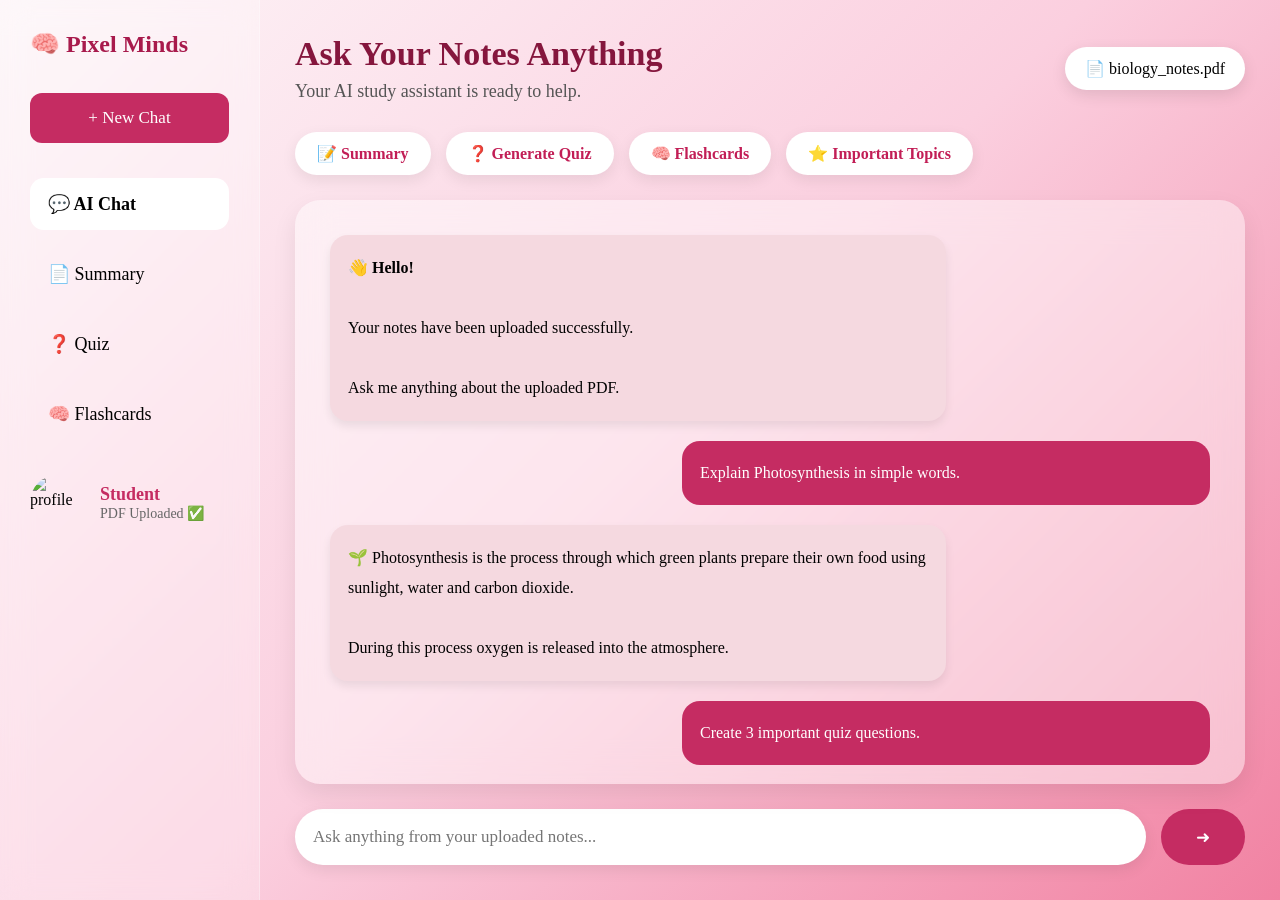
==== frontend/chat.html @ 2cf25964 "Added frontend for Pixel Minds" ====
<!DOCTYPE html>
<html lang="en">

<head>

<meta charset="UTF-8">
<meta name="viewport" content="width=device-width, initial-scale=1.0">

<title>Pixel Minds AI Chat</title>

<link rel="stylesheet" href="chat.css">

</head>

<body>

<div class="container">

    <!-- Sidebar -->

    <div class="sidebar">

        <h2 style="color: #a81a4c;">🧠 Pixel Minds</h2>

        <button class="new-chat">+ New Chat</button>

        <div class="menu">

            <a href="chat.html" class="item active" style="color: black; text-decoration: none;">
                💬 AI Chat
            </a>

            <a href="summary.html" class="item" style="color: black; text-decoration: none;">
                📄 Summary
            </a>

            <a href="quiz.html" class="item" style="color: black; text-decoration: none;">
                ❓ Quiz
            </a>

            <a href="flashcards.html" class="item" style="color: black; text-decoration: none;">
                🧠 Flashcards
            </a>

        </div>

        <div class="profile">

            <img src="https://ui-avatars.com/api/?name=User&background=E83E8C&color=fff" alt="profile">

            <div>

                <h4>Student</h4>

                <p>PDF Uploaded ✅</p>

            </div>

        </div>

    </div>
    <!-- Main Section -->

    <div class="main">

        <div class="topbar">

            <div>

                <h1>Ask Your Notes Anything</h1>

                <p class="subtitle">
                    Your AI study assistant is ready to help.
                </p>

            </div>

            <div class="pdf">

                📄 biology_notes.pdf

            </div>

        </div>



        <div class="quick-actions">

    <a href="summary.html" class="action-btn">📝 Summary</a>

    <a href="quiz.html" class="action-btn">❓ Generate Quiz</a>

    <a href="flashcards.html" class="action-btn">🧠 Flashcards</a>

    <a href="#" class="action-btn">⭐ Important Topics</a>

</div>



        <!-- Chat Area -->

        <div class="chat-box">

            <div class="ai-msg">

                👋 <strong>Hello!</strong><br><br>

                Your notes have been uploaded successfully.

                <br><br>

                Ask me anything about the uploaded PDF.

            </div>



            <div class="user-msg">

                Explain Photosynthesis in simple words.

            </div>



            <div class="ai-msg">

                🌱 Photosynthesis is the process through which green plants prepare their own food using sunlight, water and carbon dioxide.

                <br><br>

                During this process oxygen is released into the atmosphere.

            </div>



            <div class="user-msg">

                Create 3 important quiz questions.

            </div>



            <div class="ai-msg">

                <strong>Quiz</strong>

                <br><br>

                1. What pigment absorbs sunlight during photosynthesis?

                <br><br>

                2. Which gas is released by plants?

                <br><br>

                3. In which organelle does photosynthesis occur?

            </div>



            <div class="typing">

                <span></span>

                <span></span>

                <span></span>

                Pixel Minds AI is typing...

            </div>

        </div>



        <!-- Bottom Input -->

        <div class="input-area">

            <input
            type="text"
            placeholder="Ask anything from your uploaded notes...">

            <button style="background-color: #c52c62;">➜</button>

        </div>

    </div>

</div>

</body>

</html>
---- frontend/chat.css ----
*{
margin:0;
padding:0;
box-sizing:border-box;
font-family:'Playfair Display',serif;}

body{

height:100vh;

background: linear-gradient(
        135deg,
        #fdf5f8 0%,
        #fbcfdf 50%,
        #f182a2 100%
    );

}

/* Layout */

.container{

display:flex;
height:100vh;

}

/* Sidebar */

.sidebar{

width:260px;

background:rgba(255,255,255,.25);

backdrop-filter:blur(15px);

padding:30px;

border-right:1px solid rgba(255,255,255,.3);

}

.sidebar h2{

color:#c21e56;
margin-bottom:35px;

}

.new-chat{

width:100%;
padding:15px;

border:none;

border-radius:12px;

background:#c52c62;

color:white;

font-size:17px;

cursor:pointer;

margin-bottom:35px;

transition:.3s;

}

.new-chat:hover{

background:#b91c5c;

}

.menu{

display:flex;

flex-direction:column;

gap:18px;

}

.item{
display:flex;
align-items:center;
gap:10px;
padding:15px 18px;
border-radius:14px;
font-size:18px;
transition:.3s;
cursor:pointer;
}


.item a {
    color: black;
    text-decoration: none;
}

.item:hover{


background:white;

}

.active{

background:white;

font-weight:bold;

}

/* Main */

.main{

flex:1;

padding:35px;

display:flex;

flex-direction:column;

}

/* Top */

.topbar{

display:flex;

justify-content:space-between;

align-items:center;

margin-bottom:30px;

}

.topbar h1{

font-size:34px;

color:#85163d;

}

.pdf{

background:white;
padding:12px 20px;
border-radius:30px;
box-shadow:0 5px 15px rgba(0,0,0,.1);

}

/* Chat */

.chat-box{

flex:1;

background:rgba(255,255,255,.45);

backdrop-filter:blur(18px);

border-radius:25px;

padding:35px;

overflow:auto;

box-shadow:0 10px 25px rgba(0,0,0,.08);

}

.ai-msg{

background:rgb(245, 217, 224);

padding:18px;

border-radius:18px;

margin-bottom:20px;

width:70%;

line-height:30px;

box-shadow:0 5px 10px rgba(0,0,0,.08);

}

.user-msg{

background:#c52c62;

color:white;

padding:18px;

border-radius:18px;

margin-left:auto;

margin-bottom:20px;

width:60%;

line-height:28px;

}

/* Input */

.input-area{

display:flex;

margin-top:25px;

gap:15px;

}

input{

flex:1;

padding:18px;

border:none;

border-radius:50px;

font-size:17px;

outline:none;

box-shadow:0 5px 15px rgba(0,0,0,.08);

}

button{

padding:16px 35px;

border:none;

border-radius:50px;

background:#e83e8c;

color:white;

font-size:17px;

cursor:pointer;

transition:.3s;

}

button:hover{

background:#b01752;
}

/* ---------- Subtitle ---------- */

.subtitle{
    color:#555;
    font-size:18px;
    margin-top:8px;
}


/* ---------- Quick Action Buttons ---------- */

.quick-actions{
    display:flex;
    gap:15px;
    margin-bottom:25px;
    flex-wrap:wrap;
}

.quick-actions button{
    background:rgb(242, 207, 217);
    color:#771336;
    padding:12px 22px;
    border-radius:30px;
    border:none;
    cursor:pointer;
    font-size:15px;
    font-weight:600;
    box-shadow:0 5px 15px rgba(0,0,0,.08);
    transition:.3s;
}

.quick-actions button:hover{
    background:#702045;
    color:white;
    transform:translateY(-3px);
}


/* ---------- Profile ---------- */

.profile{

    margin-top:auto;

    display:flex;

    align-items:center;

    gap:15px;

    padding-top:35px;

}

.profile img{

    width:55px;

    height:55px;

    border-radius:50%;

}

.profile h4{

    color:#c52c62;

    font-size:18px;

}

.profile p{

    color:#666;

    font-size:14px;

}


/* ---------- Typing Animation ---------- */

.typing{

display:flex;

align-items:center;

gap:8px;

margin-top:20px;

color:#666;

font-size:15px;

}

.typing span{

width:10px;

height:10px;

background:#e83e8c;

border-radius:50%;

animation:bounce 1s infinite;

}

.typing span:nth-child(2){

animation-delay:.2s;

}

.typing span:nth-child(3){

animation-delay:.4s;

}

@keyframes bounce{

0%,80%,100%{

transform:translateY(0);

opacity:.5;

}

40%{

transform:translateY(-8px);

opacity:1;

}

}


/* ---------- Scrollbar ---------- */

.chat-box::-webkit-scrollbar{

width:8px;

}

.chat-box::-webkit-scrollbar-thumb{

background:#d85a94;

border-radius:20px;

}


/* ---------- Smooth Hover ---------- */

.ai-msg,
.user-msg{

transition:.3s;

}

.ai-msg:hover,
.user-msg:hover{

transform:translateY(-3px);

box-shadow:0 8px 20px rgba(0,0,0,.12);

}


/* ---------- Responsive ---------- */

@media(max-width:900px){

.sidebar{

display:none;

}

.main{

padding:20px;

}

.topbar{

flex-direction:column;

align-items:flex-start;

gap:15px;

}

.chat-box{

padding:20px;

}

.ai-msg,
.user-msg{

width:95%;

}

.quick-actions{

justify-content:center;

}

}

.action-btn{

display:inline-block;

background:white;

color:#c21e56;

padding:12px 22px;

border-radius:30px;

text-decoration:none;

font-weight:600;

box-shadow:0 5px 15px rgba(0,0,0,.08);

transition:.3s;

}

.action-btn:hover{

background:#e83e8c;

color:white;

transform:translateY(-3px);

}
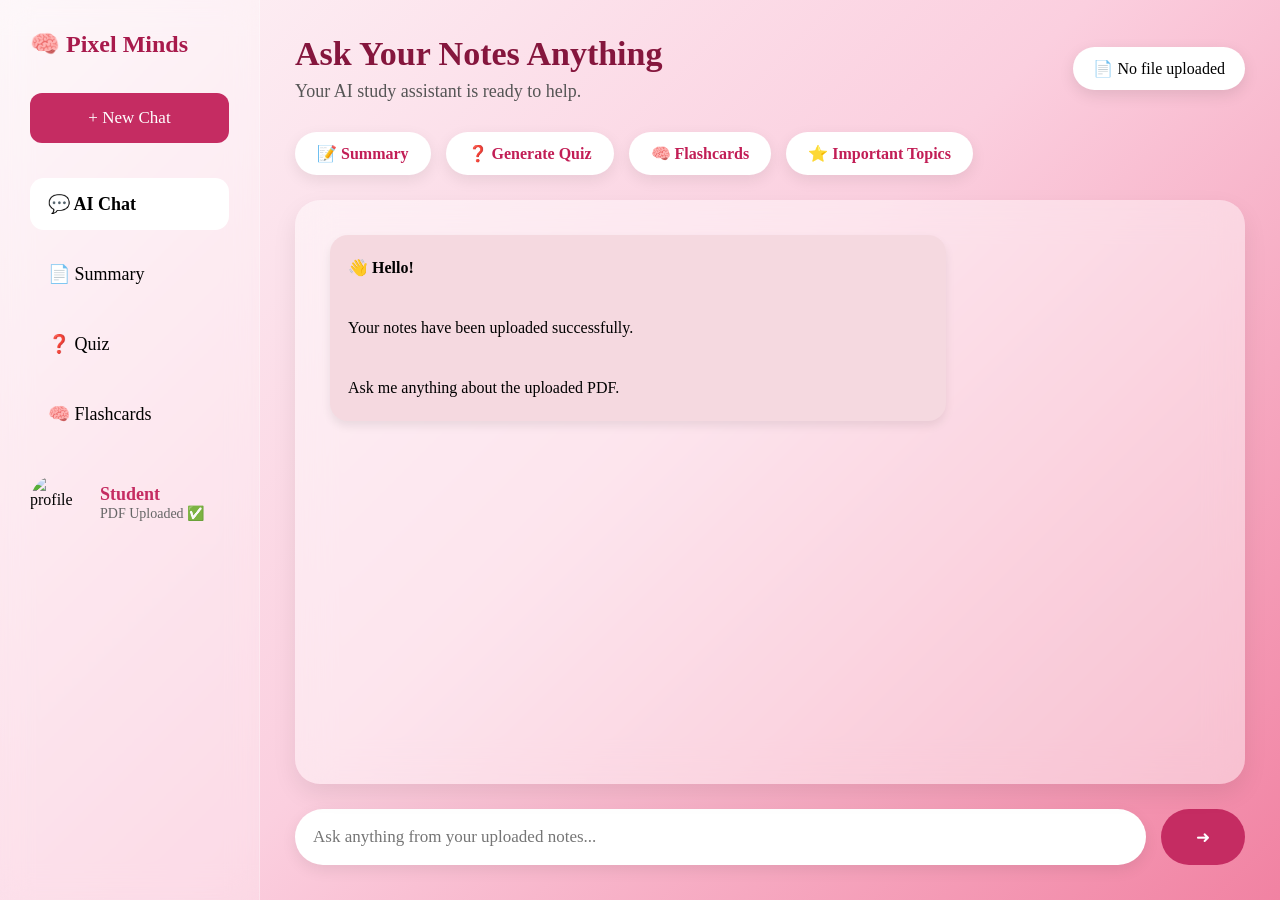
==== commit 3a0e56aa: "Updated frontend" ====
--- a/frontend/chat.html
+++ b/frontend/chat.html
@@ -75,10 +75,10 @@
 
             </div>
 
-            <div class="pdf">
-
-                📄 biology_notes.pdf
-
+            <div class="pdf" id="pdf-filename">
+
+                📄 Loading...
+                
             </div>
 
         </div>
@@ -114,56 +114,6 @@
                 Ask me anything about the uploaded PDF.
 
             </div>
-
-
-
-            <div class="user-msg">
-
-                Explain Photosynthesis in simple words.
-
-            </div>
-
-
-
-            <div class="ai-msg">
-
-                🌱 Photosynthesis is the process through which green plants prepare their own food using sunlight, water and carbon dioxide.
-
-                <br><br>
-
-                During this process oxygen is released into the atmosphere.
-
-            </div>
-
-
-
-            <div class="user-msg">
-
-                Create 3 important quiz questions.
-
-            </div>
-
-
-
-            <div class="ai-msg">
-
-                <strong>Quiz</strong>
-
-                <br><br>
-
-                1. What pigment absorbs sunlight during photosynthesis?
-
-                <br><br>
-
-                2. Which gas is released by plants?
-
-                <br><br>
-
-                3. In which organelle does photosynthesis occur?
-
-            </div>
-
-
 
             <div class="typing">
 
@@ -197,6 +147,73 @@
 
 </div>
 
+<script src="config.js"></script>
+<script>
+    const chatBox = document.querySelector('.chat-box');
+    const inputField = document.querySelector('.input-area input');
+    const sendBtn = document.querySelector('.input-area button');
+    const typingIndicator = document.querySelector('.typing');
+
+    typingIndicator.style.display = 'none';
+
+    function appendMessage(text, sender) {
+        const msgDiv = document.createElement('div');
+        msgDiv.className = sender === 'user' ? 'user-msg' : 'ai-msg';
+        msgDiv.innerHTML = text.replace(/\n/g, '<br>');
+        chatBox.insertBefore(msgDiv, typingIndicator);
+        chatBox.scrollTop = chatBox.scrollHeight;
+    }
+
+    async function handleSendMessage() {
+        const messageText = inputField.value.trim();
+        if (!messageText) return; 
+
+        appendMessage(messageText, 'user');
+        inputField.value = '';
+
+        inputField.disabled = true;
+        sendBtn.disabled = true;
+        typingIndicator.style.display = 'block';
+        chatBox.scrollTop = chatBox.scrollHeight;
+
+        try {
+            // Updated to point to your live Render backend
+            const response = await fetch(`${API_URL}/chat`, { 
+                method: "POST",
+                headers: {
+                    "Content-Type": "application/json"
+                },
+                body: JSON.stringify({ 
+                    user_id: "student_1", 
+                    message: messageText  
+                })
+            });
+
+            if (response.ok) {
+                const data = await response.json();
+                appendMessage(data.bot_response, 'ai'); 
+            } else {
+                appendMessage("❌ Error: The server encountered an issue processing that request.", 'ai');
+            }
+        } catch (error) {
+            console.error("Connection Error:", error);
+            appendMessage("❌ Connection Error: Could not reach the backend server. Is it running?", 'ai');
+        } finally {
+            typingIndicator.style.display = 'none';
+            inputField.disabled = false;
+            sendBtn.disabled = false;
+            inputField.focus(); 
+        }
+    }
+
+    sendBtn.addEventListener('click', handleSendMessage);
+
+    inputField.addEventListener('keypress', (e) => {
+        if (e.key === 'Enter') {
+            handleSendMessage();
+        }
+    });
+</script>
 </body>
 
 </html>
